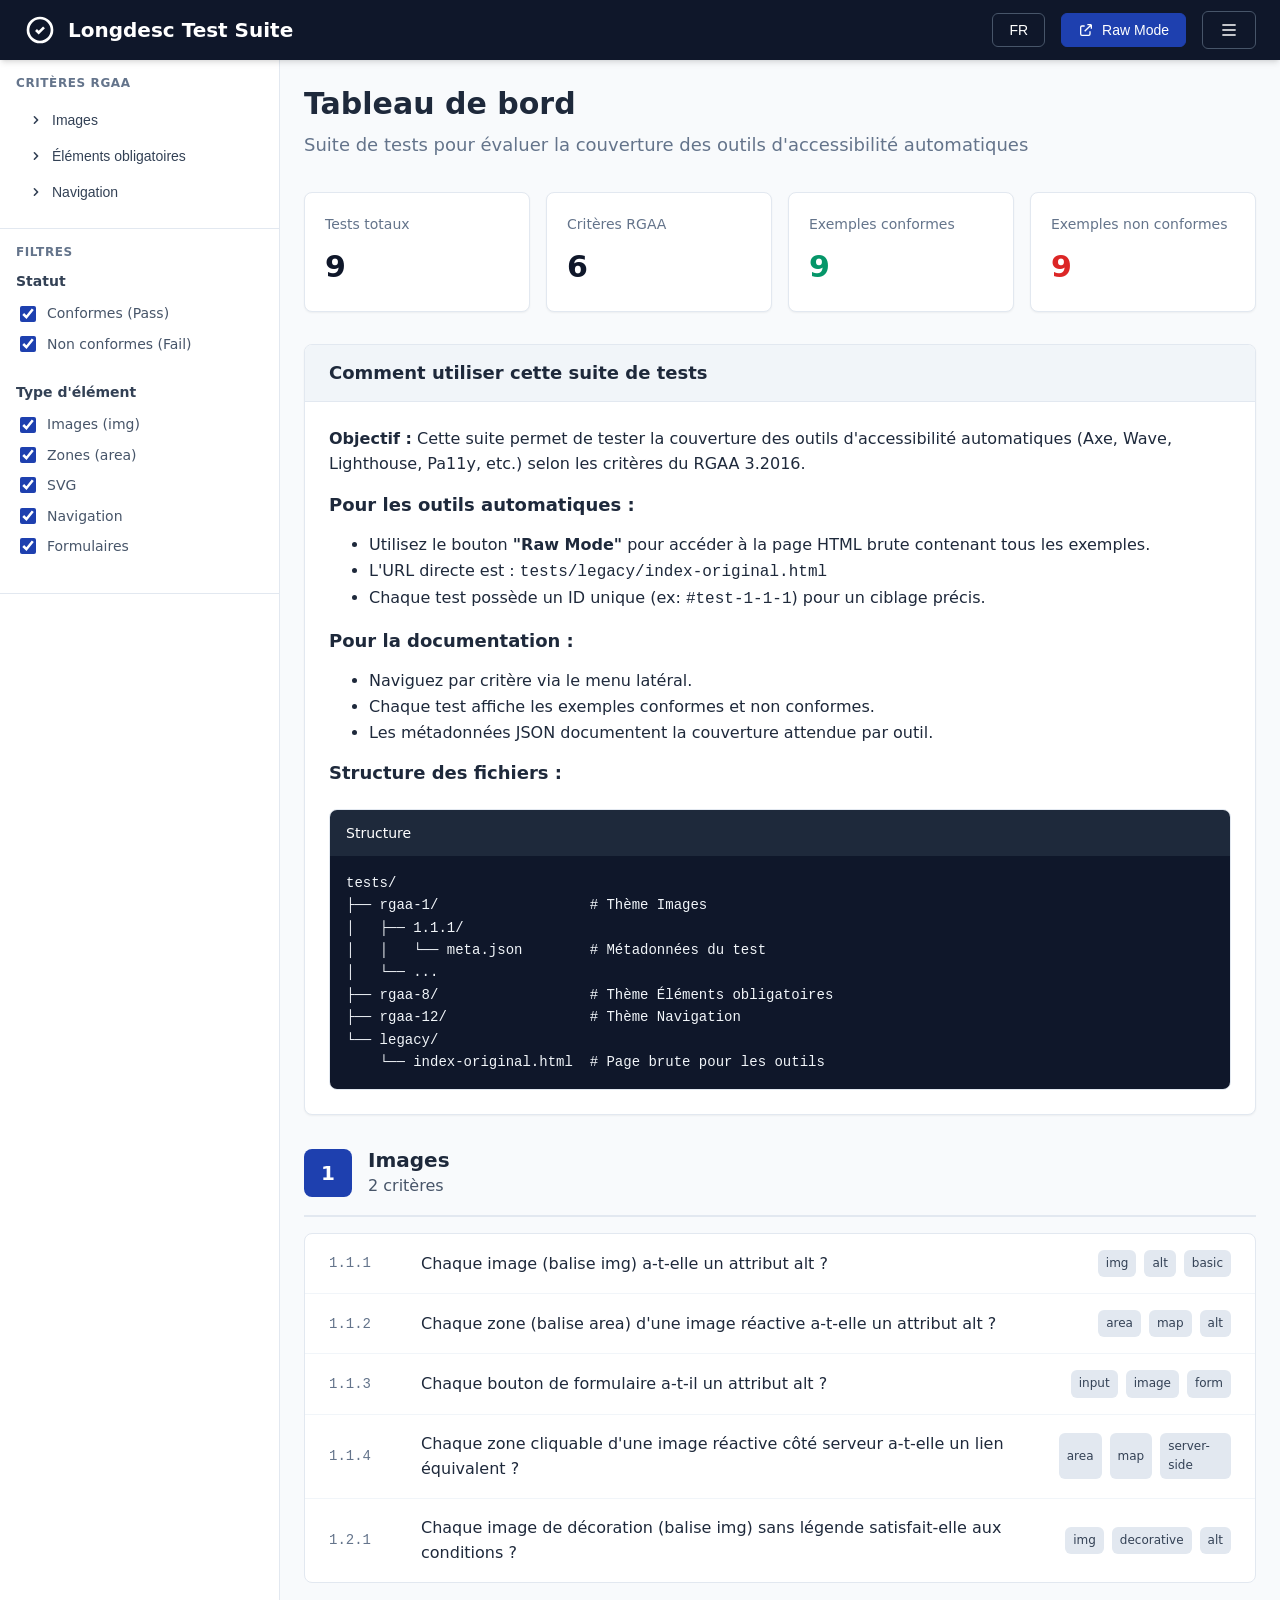
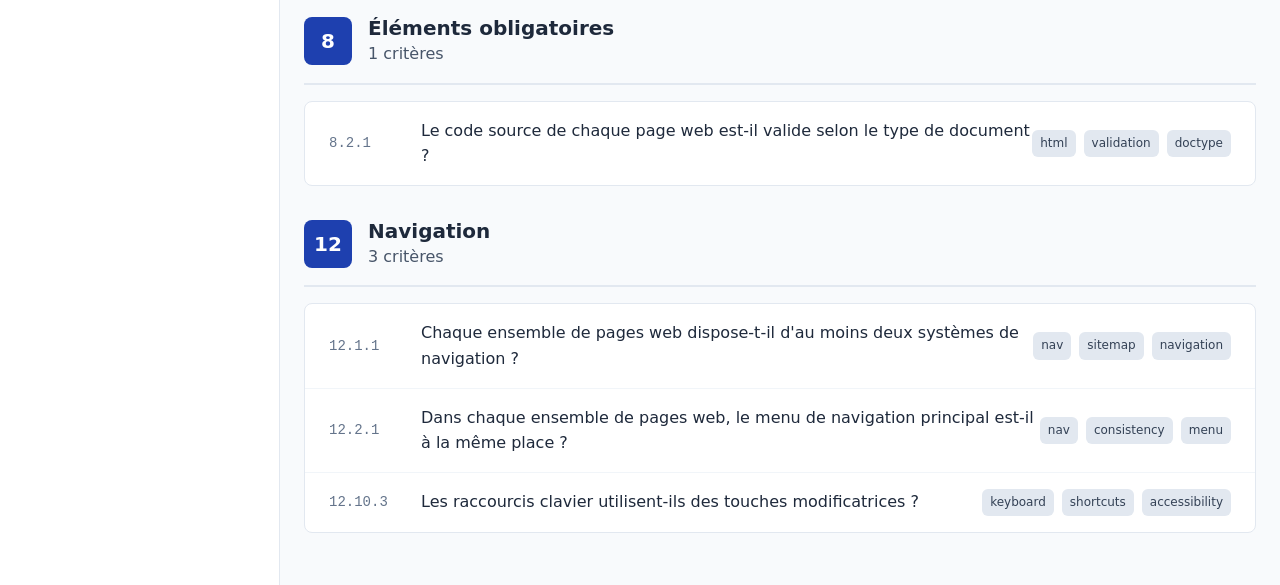
==== index.html @ a306ecff "Refonte interface Longdesc Test Suite - Nouveau dashboard moderne avec navigation par critère RGAA -" ====
<!DOCTYPE html>
<html lang="fr">
<head>
  <meta charset="UTF-8">
  <meta name="viewport" content="width=device-width, initial-scale=1.0">
  <meta name="description" content="Longdesc Test Suite - Suite de tests pour évaluer la couverture des outils d'accessibilité automatiques selon le RGAA">
  <title>Longdesc Test Suite - RGAA Accessibility Testing</title>
  <link rel="stylesheet" href="app/css/main.css">
</head>
<body>
  <!-- Skip Link -->
  <a href="#main-content" class="skip-link">Aller au contenu principal</a>

  <div class="app-layout">
    <!-- Header -->
    <header class="header" role="banner">
      <div class="header__logo">
        <svg class="header__logo-icon" viewBox="0 0 24 24" fill="none" stroke="currentColor" stroke-width="2">
          <path d="M9 12l2 2 4-4m6 2a9 9 0 11-18 0 9 9 0 0118 0z"/>
        </svg>
        <span>Longdesc Test Suite</span>
      </div>

      <div class="header__actions">
        <button class="header__btn" data-action="toggle-lang" title="Changer de langue">
          FR
        </button>
        <button class="header__btn header__btn--primary" data-action="raw-mode" title="Ouvrir la version brute pour les outils automatiques">
          <svg width="16" height="16" viewBox="0 0 24 24" fill="none" stroke="currentColor" stroke-width="2">
            <path d="M10 6H6a2 2 0 00-2 2v10a2 2 0 002 2h10a2 2 0 002-2v-4M14 4h6m0 0v6m0-6L10 14"/>
          </svg>
          Raw Mode
        </button>
        <button class="header__menu-btn header__btn" aria-label="Menu" aria-expanded="false">
          <svg width="20" height="20" viewBox="0 0 24 24" fill="none" stroke="currentColor" stroke-width="2">
            <path d="M4 6h16M4 12h16M4 18h16"/>
          </svg>
        </button>
      </div>
    </header>

    <!-- Sidebar -->
    <aside class="sidebar" role="complementary" aria-label="Navigation et filtres">
      <nav class="sidebar__section" aria-label="Navigation par critère">
        <h2 class="sidebar__title">Critères RGAA</h2>
        <ul class="nav-tree" role="tree">
          <!-- Navigation will be built by JavaScript -->
        </ul>
      </nav>

      <div class="sidebar__section">
        <h2 class="sidebar__title">Filtres</h2>
        <div class="filters">
          <div class="filter-group" data-filter-group="status">
            <h3 class="filter-group__title">Statut</h3>
            <label class="filter-checkbox">
              <input type="checkbox" value="pass" checked>
              <span class="filter-checkbox__label">Conformes (Pass)</span>
            </label>
            <label class="filter-checkbox">
              <input type="checkbox" value="fail" checked>
              <span class="filter-checkbox__label">Non conformes (Fail)</span>
            </label>
          </div>

          <div class="filter-group" data-filter-group="type">
            <h3 class="filter-group__title">Type d'élément</h3>
            <label class="filter-checkbox">
              <input type="checkbox" value="img" checked>
              <span class="filter-checkbox__label">Images (img)</span>
            </label>
            <label class="filter-checkbox">
              <input type="checkbox" value="area" checked>
              <span class="filter-checkbox__label">Zones (area)</span>
            </label>
            <label class="filter-checkbox">
              <input type="checkbox" value="svg" checked>
              <span class="filter-checkbox__label">SVG</span>
            </label>
            <label class="filter-checkbox">
              <input type="checkbox" value="nav" checked>
              <span class="filter-checkbox__label">Navigation</span>
            </label>
            <label class="filter-checkbox">
              <input type="checkbox" value="form" checked>
              <span class="filter-checkbox__label">Formulaires</span>
            </label>
          </div>
        </div>
      </div>
    </aside>

    <!-- Main Content -->
    <main class="main" id="main-content" role="main">
      <div class="dashboard">
        <!-- Dashboard Header -->
        <div class="dashboard__header">
          <h1 class="dashboard__title">Tableau de bord</h1>
          <p class="dashboard__subtitle">
            Suite de tests pour évaluer la couverture des outils d'accessibilité automatiques
          </p>
        </div>

        <!-- Stats Cards -->
        <div class="stats-grid">
          <div class="stat-card">
            <div class="stat-card__label">Tests totaux</div>
            <div class="stat-card__value" data-stat="total">-</div>
          </div>
          <div class="stat-card">
            <div class="stat-card__label">Critères RGAA</div>
            <div class="stat-card__value" data-stat="criteria">-</div>
          </div>
          <div class="stat-card stat-card--success">
            <div class="stat-card__label">Exemples conformes</div>
            <div class="stat-card__value" data-stat="pass">-</div>
          </div>
          <div class="stat-card stat-card--error">
            <div class="stat-card__label">Exemples non conformes</div>
            <div class="stat-card__value" data-stat="fail">-</div>
          </div>
        </div>

        <!-- Info Box -->
        <div class="test-viewer" style="margin-bottom: var(--space-8);">
          <div class="test-viewer__header">
            <h2 class="test-viewer__title">Comment utiliser cette suite de tests</h2>
          </div>
          <div class="test-viewer__content">
            <p><strong>Objectif :</strong> Cette suite permet de tester la couverture des outils d'accessibilité automatiques (Axe, Wave, Lighthouse, Pa11y, etc.) selon les critères du RGAA 3.2016.</p>

            <h4>Pour les outils automatiques :</h4>
            <ul>
              <li>Utilisez le bouton <strong>"Raw Mode"</strong> pour accéder à la page HTML brute contenant tous les exemples.</li>
              <li>L'URL directe est : <code>tests/legacy/index-original.html</code></li>
              <li>Chaque test possède un ID unique (ex: <code>#test-1-1-1</code>) pour un ciblage précis.</li>
            </ul>

            <h4>Pour la documentation :</h4>
            <ul>
              <li>Naviguez par critère via le menu latéral.</li>
              <li>Chaque test affiche les exemples conformes et non conformes.</li>
              <li>Les métadonnées JSON documentent la couverture attendue par outil.</li>
            </ul>

            <h4>Structure des fichiers :</h4>
            <div class="code-preview">
              <div class="code-preview__header">
                <span>Structure</span>
              </div>
              <div class="code-preview__content">
                <pre class="code-preview__code">tests/
├── rgaa-1/                  # Thème Images
│   ├── 1.1.1/
│   │   └── meta.json        # Métadonnées du test
│   └── ...
├── rgaa-8/                  # Thème Éléments obligatoires
├── rgaa-12/                 # Thème Navigation
└── legacy/
    └── index-original.html  # Page brute pour les outils</pre>
              </div>
            </div>
          </div>
        </div>

        <!-- Test Viewer Container (for individual test view) -->
        <div id="test-viewer-container"></div>

        <!-- Test List Container -->
        <div id="test-list-container">
          <!-- Test list will be built by JavaScript -->
        </div>

      </div>
    </main>
  </div>

  <script src="app/js/app.js"></script>
</body>
</html>
---- app/css/main.css ----
/* ==========================================================================
   Longdesc Test Suite - Main Stylesheet
   Modern, accessible interface for RGAA accessibility testing
   ========================================================================== */

/* --------------------------------------------------------------------------
   CSS Variables / Design Tokens
   -------------------------------------------------------------------------- */
:root {
  /* Colors */
  --color-primary: #1e40af;
  --color-primary-light: #3b82f6;
  --color-primary-dark: #1e3a8a;

  --color-success: #059669;
  --color-success-light: #d1fae5;
  --color-success-border: #10b981;

  --color-error: #dc2626;
  --color-error-light: #fee2e2;
  --color-error-border: #ef4444;

  --color-warning: #d97706;
  --color-warning-light: #fef3c7;

  --color-neutral-50: #f8fafc;
  --color-neutral-100: #f1f5f9;
  --color-neutral-200: #e2e8f0;
  --color-neutral-300: #cbd5e1;
  --color-neutral-400: #94a3b8;
  --color-neutral-500: #64748b;
  --color-neutral-600: #475569;
  --color-neutral-700: #334155;
  --color-neutral-800: #1e293b;
  --color-neutral-900: #0f172a;

  /* Typography */
  --font-sans: system-ui, -apple-system, BlinkMacSystemFont, 'Segoe UI', Roboto, sans-serif;
  --font-mono: ui-monospace, SFMono-Regular, 'SF Mono', Consolas, monospace;

  --text-xs: 0.75rem;
  --text-sm: 0.875rem;
  --text-base: 1rem;
  --text-lg: 1.125rem;
  --text-xl: 1.25rem;
  --text-2xl: 1.5rem;
  --text-3xl: 1.875rem;

  /* Spacing */
  --space-1: 0.25rem;
  --space-2: 0.5rem;
  --space-3: 0.75rem;
  --space-4: 1rem;
  --space-5: 1.25rem;
  --space-6: 1.5rem;
  --space-8: 2rem;
  --space-10: 2.5rem;
  --space-12: 3rem;

  /* Layout */
  --sidebar-width: 280px;
  --header-height: 60px;

  /* Shadows */
  --shadow-sm: 0 1px 2px 0 rgb(0 0 0 / 0.05);
  --shadow-md: 0 4px 6px -1px rgb(0 0 0 / 0.1), 0 2px 4px -2px rgb(0 0 0 / 0.1);
  --shadow-lg: 0 10px 15px -3px rgb(0 0 0 / 0.1), 0 4px 6px -4px rgb(0 0 0 / 0.1);

  /* Borders */
  --radius-sm: 0.25rem;
  --radius-md: 0.375rem;
  --radius-lg: 0.5rem;
  --radius-xl: 0.75rem;

  /* Transitions */
  --transition-fast: 150ms ease;
  --transition-base: 200ms ease;
}

/* --------------------------------------------------------------------------
   Reset & Base
   -------------------------------------------------------------------------- */
*, *::before, *::after {
  box-sizing: border-box;
}

html {
  font-size: 100%;
  scroll-behavior: smooth;
}

body {
  margin: 0;
  font-family: var(--font-sans);
  font-size: var(--text-base);
  line-height: 1.6;
  color: var(--color-neutral-800);
  background-color: var(--color-neutral-50);
}

h1, h2, h3, h4, h5, h6 {
  margin: 0 0 var(--space-4);
  font-weight: 600;
  line-height: 1.3;
}

h1 { font-size: var(--text-3xl); }
h2 { font-size: var(--text-2xl); }
h3 { font-size: var(--text-xl); }
h4 { font-size: var(--text-lg); }

p {
  margin: 0 0 var(--space-4);
}

a {
  color: var(--color-primary);
  text-decoration: none;
  transition: color var(--transition-fast);
}

a:hover {
  color: var(--color-primary-dark);
  text-decoration: underline;
}

a:focus-visible {
  outline: 2px solid var(--color-primary);
  outline-offset: 2px;
  border-radius: var(--radius-sm);
}

/* --------------------------------------------------------------------------
   Layout
   -------------------------------------------------------------------------- */
.app-layout {
  display: grid;
  grid-template-columns: var(--sidebar-width) 1fr;
  grid-template-rows: var(--header-height) 1fr;
  grid-template-areas:
    "header header"
    "sidebar main";
  min-height: 100vh;
}

@media (max-width: 768px) {
  .app-layout {
    grid-template-columns: 1fr;
    grid-template-areas:
      "header"
      "main";
  }

  .sidebar {
    display: none;
  }

  .sidebar.is-open {
    display: block;
    position: fixed;
    top: var(--header-height);
    left: 0;
    right: 0;
    bottom: 0;
    z-index: 100;
  }
}

/* --------------------------------------------------------------------------
   Header
   -------------------------------------------------------------------------- */
.header {
  grid-area: header;
  display: flex;
  align-items: center;
  justify-content: space-between;
  padding: 0 var(--space-6);
  background: var(--color-neutral-900);
  color: white;
  box-shadow: var(--shadow-md);
  z-index: 10;
}

.header__logo {
  display: flex;
  align-items: center;
  gap: var(--space-3);
  font-size: var(--text-xl);
  font-weight: 700;
}

.header__logo-icon {
  width: 32px;
  height: 32px;
}

.header__actions {
  display: flex;
  align-items: center;
  gap: var(--space-4);
}

.header__btn {
  display: inline-flex;
  align-items: center;
  gap: var(--space-2);
  padding: var(--space-2) var(--space-4);
  font-size: var(--text-sm);
  font-weight: 500;
  color: white;
  background: transparent;
  border: 1px solid var(--color-neutral-600);
  border-radius: var(--radius-md);
  cursor: pointer;
  transition: all var(--transition-fast);
}

.header__btn:hover {
  background: var(--color-neutral-800);
  border-color: var(--color-neutral-500);
}

.header__btn--primary {
  background: var(--color-primary);
  border-color: var(--color-primary);
}

.header__btn--primary:hover {
  background: var(--color-primary-dark);
}

/* --------------------------------------------------------------------------
   Sidebar
   -------------------------------------------------------------------------- */
.sidebar {
  grid-area: sidebar;
  background: white;
  border-right: 1px solid var(--color-neutral-200);
  overflow-y: auto;
}

.sidebar__section {
  padding: var(--space-4);
  border-bottom: 1px solid var(--color-neutral-200);
}

.sidebar__title {
  font-size: var(--text-xs);
  font-weight: 600;
  text-transform: uppercase;
  letter-spacing: 0.05em;
  color: var(--color-neutral-500);
  margin-bottom: var(--space-3);
}

/* Navigation Tree */
.nav-tree {
  list-style: none;
  padding: 0;
  margin: 0;
}

.nav-tree__item {
  margin-bottom: var(--space-1);
}

.nav-tree__btn {
  display: flex;
  align-items: center;
  width: 100%;
  padding: var(--space-2) var(--space-3);
  font-size: var(--text-sm);
  font-weight: 500;
  color: var(--color-neutral-700);
  background: transparent;
  border: none;
  border-radius: var(--radius-md);
  cursor: pointer;
  transition: all var(--transition-fast);
  text-align: left;
}

.nav-tree__btn:hover {
  background: var(--color-neutral-100);
  color: var(--color-neutral-900);
}

.nav-tree__btn.is-active {
  background: var(--color-primary-light);
  color: white;
}

.nav-tree__btn[aria-expanded="true"] .nav-tree__icon {
  transform: rotate(90deg);
}

.nav-tree__icon {
  width: 16px;
  height: 16px;
  margin-right: var(--space-2);
  transition: transform var(--transition-fast);
}

.nav-tree__children {
  list-style: none;
  padding: 0 0 0 var(--space-6);
  margin: var(--space-1) 0 0;
}

.nav-tree__link {
  display: flex;
  align-items: center;
  padding: var(--space-2) var(--space-3);
  font-size: var(--text-sm);
  color: var(--color-neutral-600);
  border-radius: var(--radius-md);
  transition: all var(--transition-fast);
}

.nav-tree__link:hover {
  background: var(--color-neutral-100);
  color: var(--color-neutral-900);
  text-decoration: none;
}

.nav-tree__link.is-active {
  background: var(--color-primary-light);
  color: white;
}

/* Filters */
.filters {
  display: flex;
  flex-direction: column;
  gap: var(--space-2);
}

.filter-group {
  margin-bottom: var(--space-4);
}

.filter-group__title {
  font-size: var(--text-sm);
  font-weight: 600;
  color: var(--color-neutral-700);
  margin-bottom: var(--space-2);
}

.filter-checkbox {
  display: flex;
  align-items: center;
  gap: var(--space-2);
  padding: var(--space-1) 0;
  cursor: pointer;
}

.filter-checkbox input[type="checkbox"] {
  width: 16px;
  height: 16px;
  accent-color: var(--color-primary);
}

.filter-checkbox__label {
  font-size: var(--text-sm);
  color: var(--color-neutral-600);
}

/* --------------------------------------------------------------------------
   Main Content
   -------------------------------------------------------------------------- */
.main {
  grid-area: main;
  padding: var(--space-6);
  overflow-y: auto;
}

/* --------------------------------------------------------------------------
   Dashboard
   -------------------------------------------------------------------------- */
.dashboard {
  max-width: 1200px;
  margin: 0 auto;
}

.dashboard__header {
  margin-bottom: var(--space-8);
}

.dashboard__title {
  font-size: var(--text-3xl);
  margin-bottom: var(--space-2);
}

.dashboard__subtitle {
  font-size: var(--text-lg);
  color: var(--color-neutral-500);
}

/* Stats Cards */
.stats-grid {
  display: grid;
  grid-template-columns: repeat(auto-fit, minmax(200px, 1fr));
  gap: var(--space-4);
  margin-bottom: var(--space-8);
}

.stat-card {
  background: white;
  border: 1px solid var(--color-neutral-200);
  border-radius: var(--radius-lg);
  padding: var(--space-5);
  box-shadow: var(--shadow-sm);
}

.stat-card__label {
  font-size: var(--text-sm);
  color: var(--color-neutral-500);
  margin-bottom: var(--space-2);
}

.stat-card__value {
  font-size: var(--text-3xl);
  font-weight: 700;
  color: var(--color-neutral-900);
}

.stat-card--success .stat-card__value {
  color: var(--color-success);
}

.stat-card--error .stat-card__value {
  color: var(--color-error);
}

/* --------------------------------------------------------------------------
   Test Viewer
   -------------------------------------------------------------------------- */
.test-viewer {
  background: white;
  border: 1px solid var(--color-neutral-200);
  border-radius: var(--radius-lg);
  box-shadow: var(--shadow-sm);
  overflow: hidden;
}

.test-viewer__header {
  display: flex;
  align-items: center;
  justify-content: space-between;
  padding: var(--space-4) var(--space-6);
  background: var(--color-neutral-100);
  border-bottom: 1px solid var(--color-neutral-200);
}

.test-viewer__title {
  font-size: var(--text-lg);
  font-weight: 600;
  margin: 0;
}

.test-viewer__meta {
  display: flex;
  align-items: center;
  gap: var(--space-4);
}

.test-viewer__content {
  padding: var(--space-6);
}

/* Sample Cards */
.samples-grid {
  display: grid;
  grid-template-columns: repeat(auto-fit, minmax(400px, 1fr));
  gap: var(--space-6);
}

.sample-card {
  border-radius: var(--radius-lg);
  overflow: hidden;
}

.sample-card--pass {
  border: 2px solid var(--color-success-border);
  background: var(--color-success-light);
}

.sample-card--fail {
  border: 2px solid var(--color-error-border);
  background: var(--color-error-light);
}

.sample-card__header {
  display: flex;
  align-items: center;
  gap: var(--space-2);
  padding: var(--space-3) var(--space-4);
  font-weight: 600;
}

.sample-card--pass .sample-card__header {
  background: var(--color-success);
  color: white;
}

.sample-card--fail .sample-card__header {
  background: var(--color-error);
  color: white;
}

.sample-card__icon {
  width: 20px;
  height: 20px;
}

.sample-card__body {
  padding: var(--space-4);
  background: white;
}

.sample-card__iframe {
  width: 100%;
  min-height: 200px;
  border: 1px solid var(--color-neutral-200);
  border-radius: var(--radius-md);
  background: white;
}

/* Code Preview */
.code-preview {
  margin-top: var(--space-6);
  border: 1px solid var(--color-neutral-200);
  border-radius: var(--radius-lg);
  overflow: hidden;
}

.code-preview__header {
  display: flex;
  align-items: center;
  justify-content: space-between;
  padding: var(--space-3) var(--space-4);
  background: var(--color-neutral-800);
  color: white;
  font-size: var(--text-sm);
}

.code-preview__content {
  padding: var(--space-4);
  background: var(--color-neutral-900);
  overflow-x: auto;
}

.code-preview__code {
  font-family: var(--font-mono);
  font-size: var(--text-sm);
  color: var(--color-neutral-100);
  white-space: pre;
  margin: 0;
}

/* --------------------------------------------------------------------------
   Tags / Badges
   -------------------------------------------------------------------------- */
.tag {
  display: inline-flex;
  align-items: center;
  padding: var(--space-1) var(--space-2);
  font-size: var(--text-xs);
  font-weight: 500;
  border-radius: var(--radius-md);
  background: var(--color-neutral-200);
  color: var(--color-neutral-700);
}

.tag--success {
  background: var(--color-success-light);
  color: var(--color-success);
}

.tag--error {
  background: var(--color-error-light);
  color: var(--color-error);
}

.tag--primary {
  background: #dbeafe;
  color: var(--color-primary);
}

/* --------------------------------------------------------------------------
   Tools Coverage Table
   -------------------------------------------------------------------------- */
.tools-table {
  width: 100%;
  border-collapse: collapse;
  margin-top: var(--space-6);
}

.tools-table th,
.tools-table td {
  padding: var(--space-3) var(--space-4);
  text-align: left;
  border-bottom: 1px solid var(--color-neutral-200);
}

.tools-table th {
  font-size: var(--text-sm);
  font-weight: 600;
  color: var(--color-neutral-600);
  background: var(--color-neutral-100);
}

.tools-table td {
  font-size: var(--text-sm);
}

.tools-table__status {
  display: inline-flex;
  align-items: center;
  justify-content: center;
  width: 24px;
  height: 24px;
}

.tools-table__status--pass {
  color: var(--color-success);
}

.tools-table__status--fail {
  color: var(--color-error);
}

.tools-table__status--na {
  color: var(--color-neutral-400);
}

/* --------------------------------------------------------------------------
   Utilities
   -------------------------------------------------------------------------- */
.sr-only {
  position: absolute;
  width: 1px;
  height: 1px;
  padding: 0;
  margin: -1px;
  overflow: hidden;
  clip: rect(0, 0, 0, 0);
  white-space: nowrap;
  border: 0;
}

.visually-hidden:not(:focus):not(:active) {
  position: absolute;
  width: 1px;
  height: 1px;
  padding: 0;
  margin: -1px;
  overflow: hidden;
  clip: rect(0, 0, 0, 0);
  white-space: nowrap;
  border: 0;
}

/* Skip Link */
.skip-link {
  position: absolute;
  top: -100%;
  left: var(--space-4);
  padding: var(--space-3) var(--space-4);
  background: var(--color-primary);
  color: white;
  font-weight: 600;
  border-radius: var(--radius-md);
  z-index: 1000;
  transition: top var(--transition-fast);
}

.skip-link:focus {
  top: var(--space-4);
}

/* --------------------------------------------------------------------------
   Test List (Dashboard view)
   -------------------------------------------------------------------------- */
.test-list {
  background: white;
  border: 1px solid var(--color-neutral-200);
  border-radius: var(--radius-lg);
  overflow: hidden;
}

.test-list__header {
  display: flex;
  align-items: center;
  justify-content: space-between;
  padding: var(--space-4) var(--space-6);
  background: var(--color-neutral-100);
  border-bottom: 1px solid var(--color-neutral-200);
}

.test-list__title {
  font-size: var(--text-lg);
  font-weight: 600;
  margin: 0;
}

.test-list__items {
  list-style: none;
  padding: 0;
  margin: 0;
}

.test-list__item {
  display: flex;
  align-items: center;
  justify-content: space-between;
  padding: var(--space-4) var(--space-6);
  border-bottom: 1px solid var(--color-neutral-100);
  transition: background var(--transition-fast);
}

.test-list__item:hover {
  background: var(--color-neutral-50);
}

.test-list__item:last-child {
  border-bottom: none;
}

.test-list__item-info {
  display: flex;
  align-items: center;
  gap: var(--space-3);
}

.test-list__item-id {
  font-family: var(--font-mono);
  font-size: var(--text-sm);
  color: var(--color-neutral-500);
  min-width: 80px;
}

.test-list__item-name {
  font-weight: 500;
  color: var(--color-neutral-800);
}

.test-list__item-tags {
  display: flex;
  gap: var(--space-2);
}

/* --------------------------------------------------------------------------
   Criterion Section
   -------------------------------------------------------------------------- */
.criterion-section {
  margin-bottom: var(--space-8);
}

.criterion-section__header {
  display: flex;
  align-items: center;
  gap: var(--space-4);
  margin-bottom: var(--space-4);
  padding-bottom: var(--space-4);
  border-bottom: 2px solid var(--color-neutral-200);
}

.criterion-section__number {
  display: flex;
  align-items: center;
  justify-content: center;
  width: 48px;
  height: 48px;
  font-size: var(--text-xl);
  font-weight: 700;
  color: white;
  background: var(--color-primary);
  border-radius: var(--radius-lg);
}

.criterion-section__title {
  font-size: var(--text-xl);
  margin: 0;
}

.criterion-section__description {
  color: var(--color-neutral-600);
  margin: 0;
}
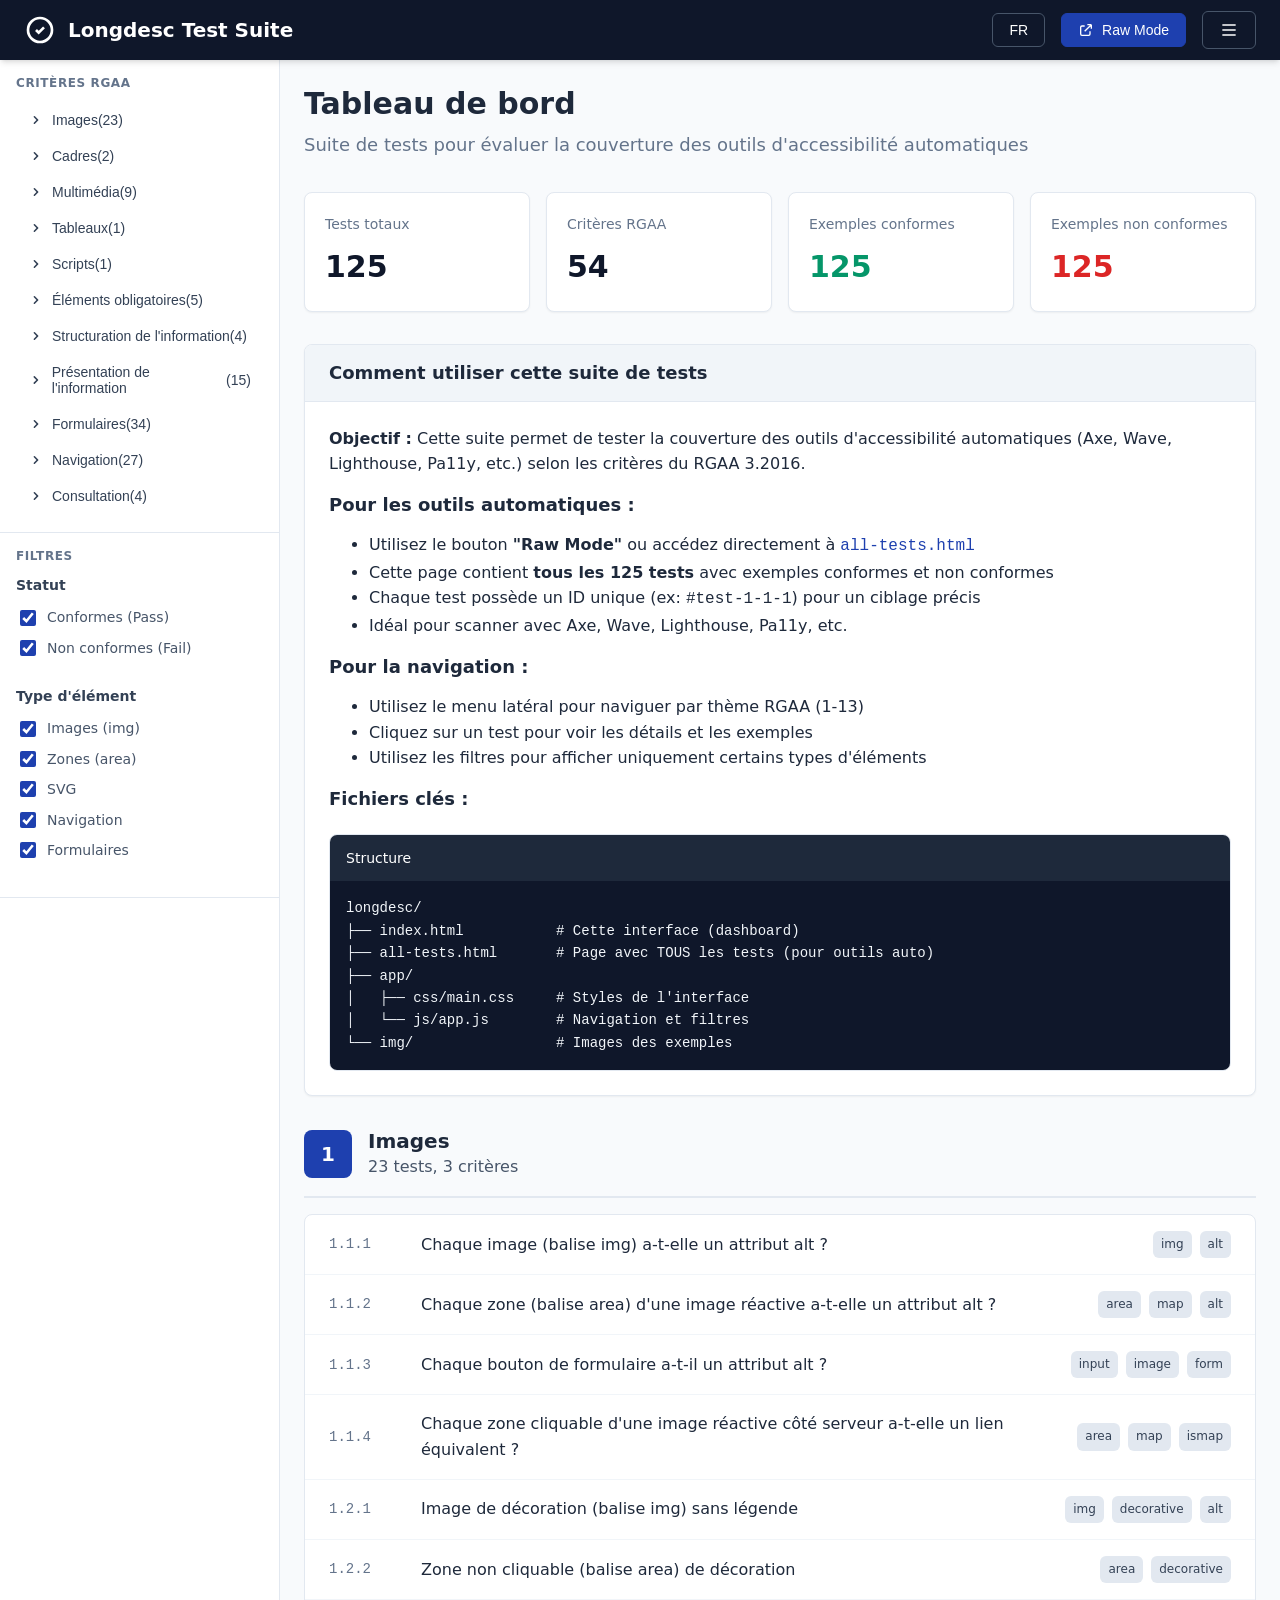
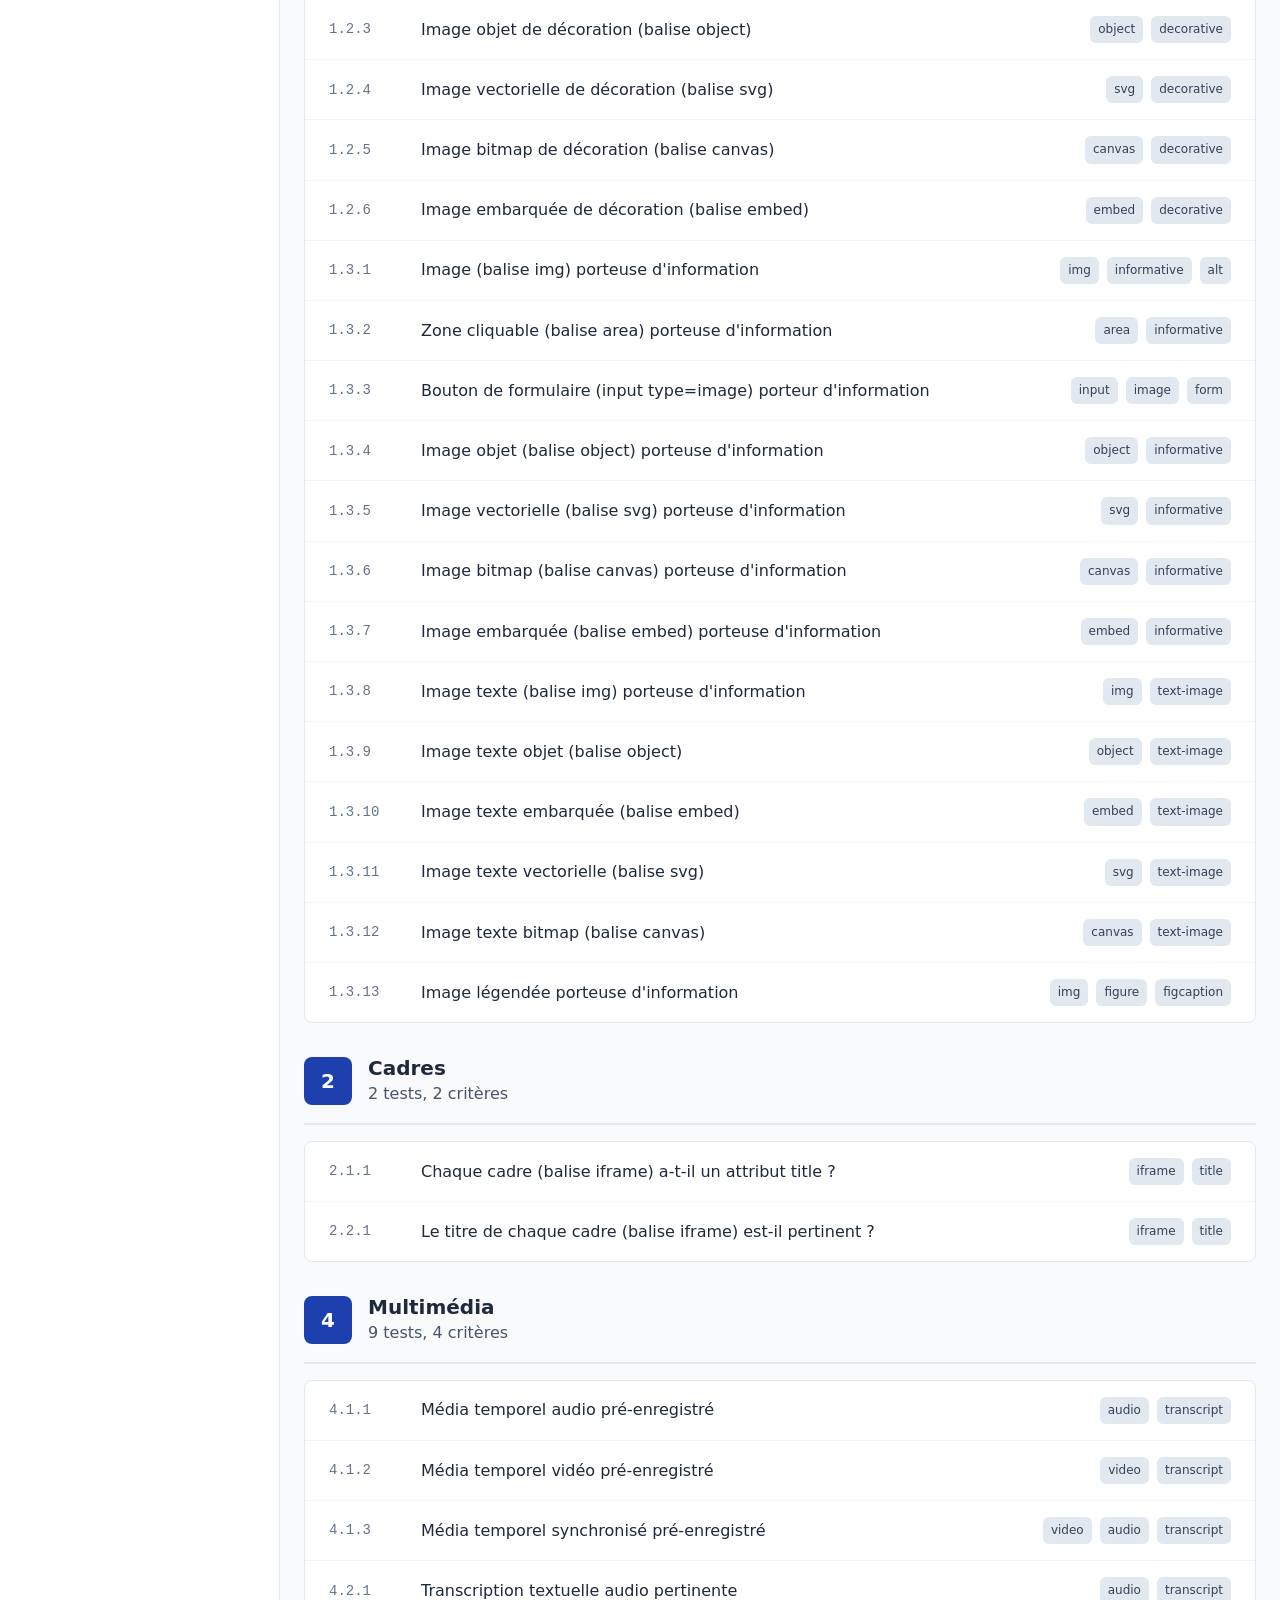
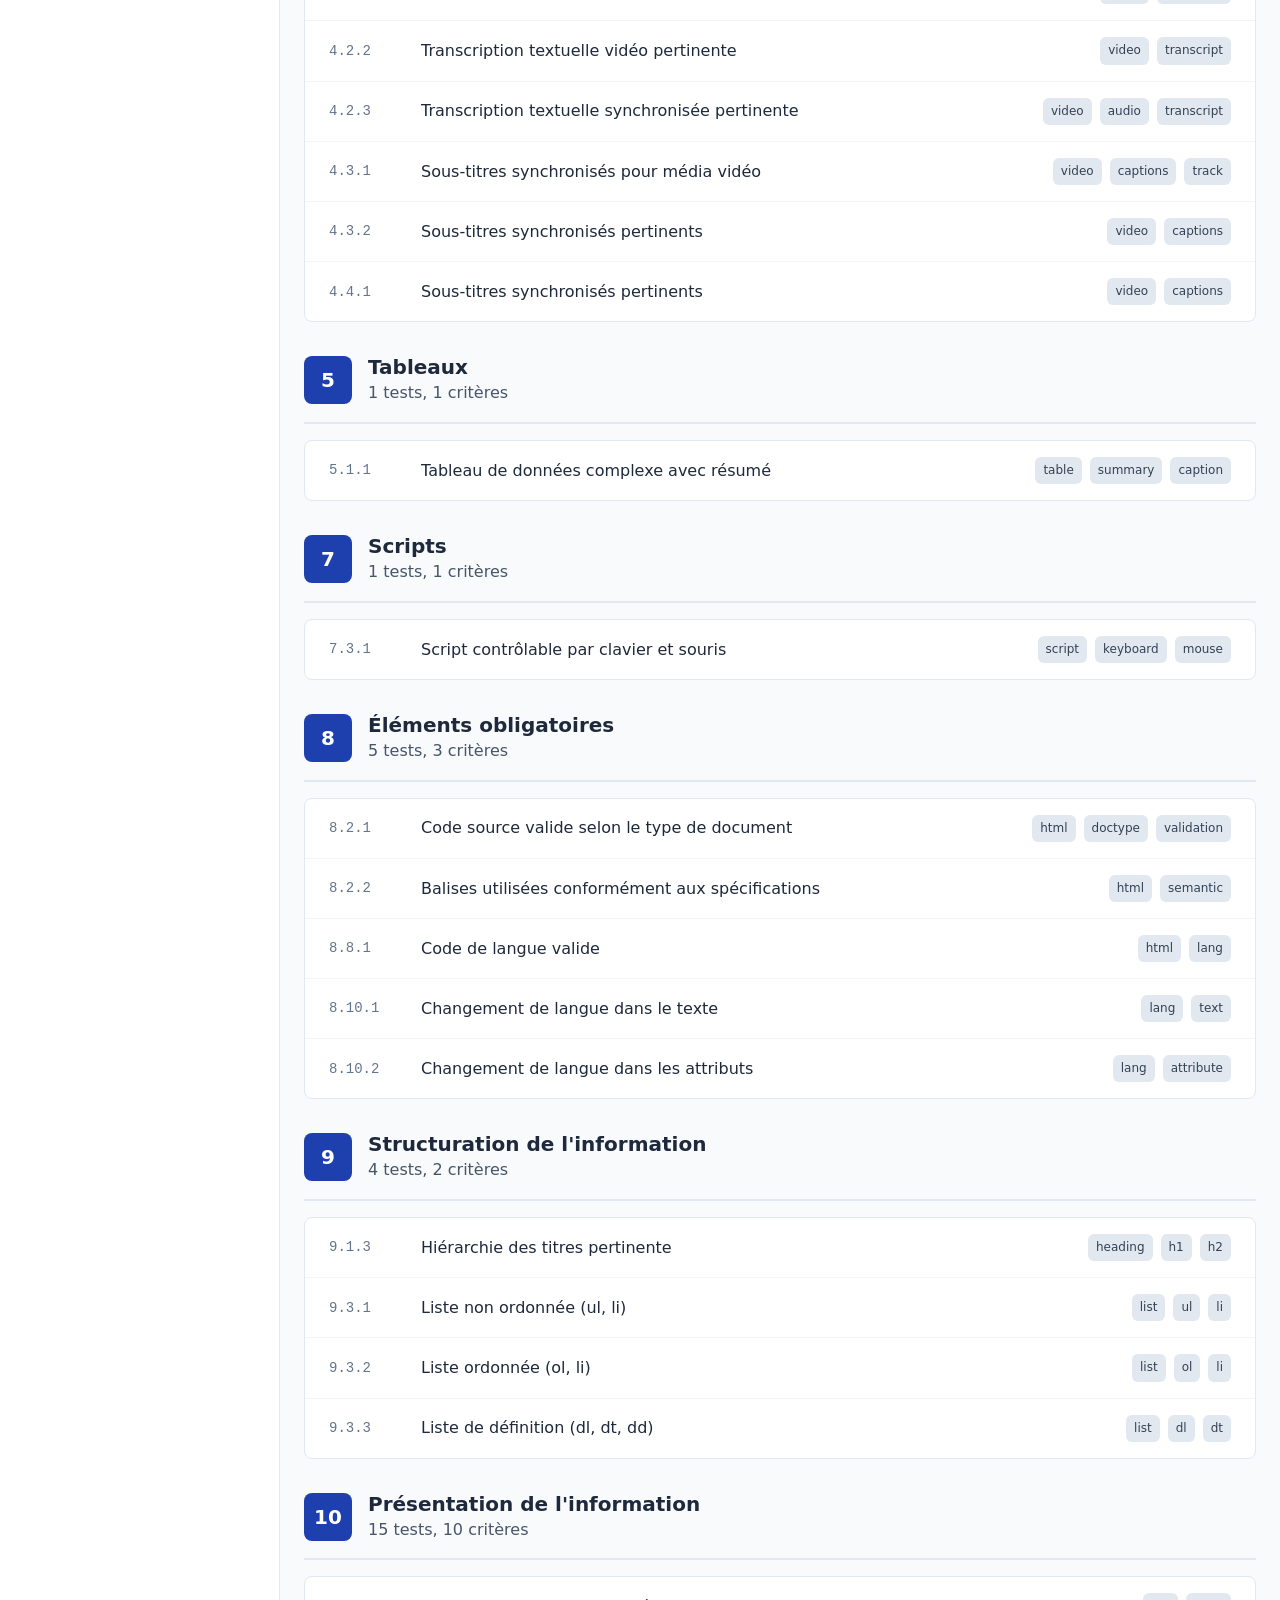
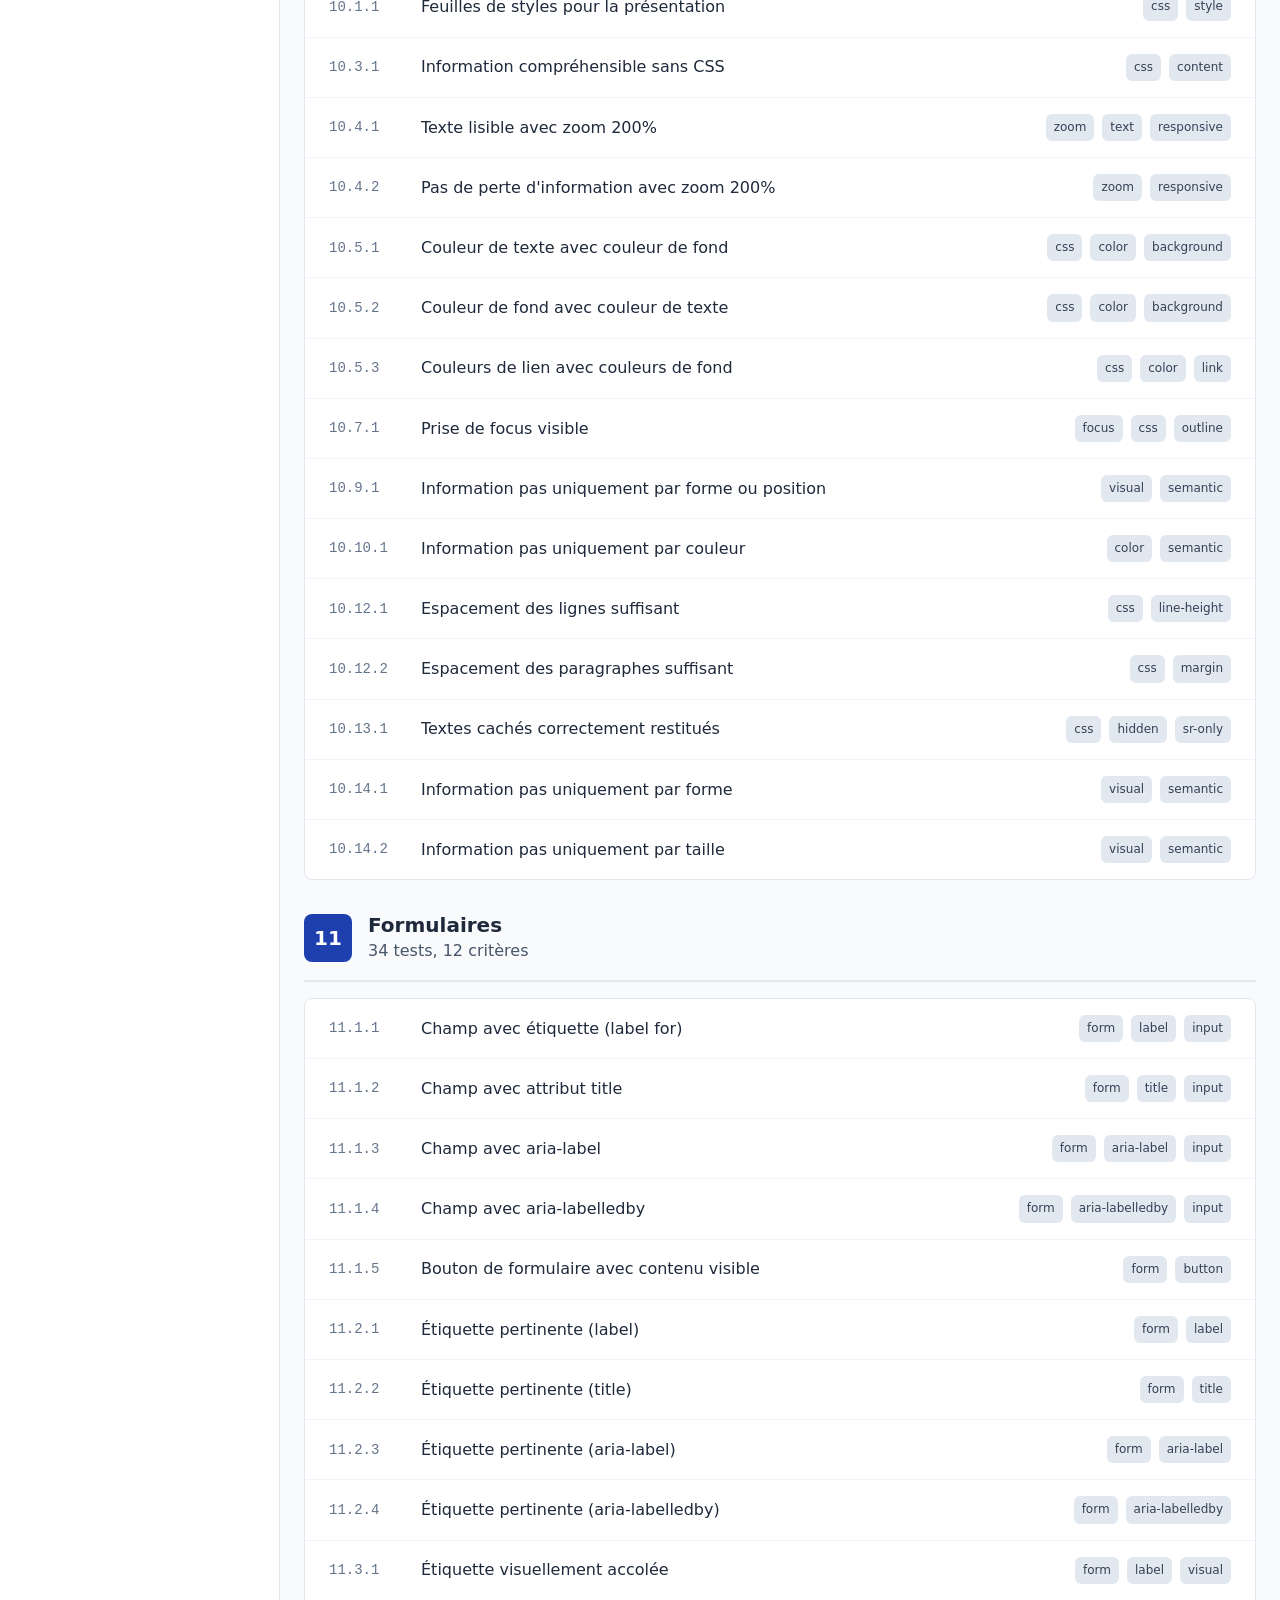
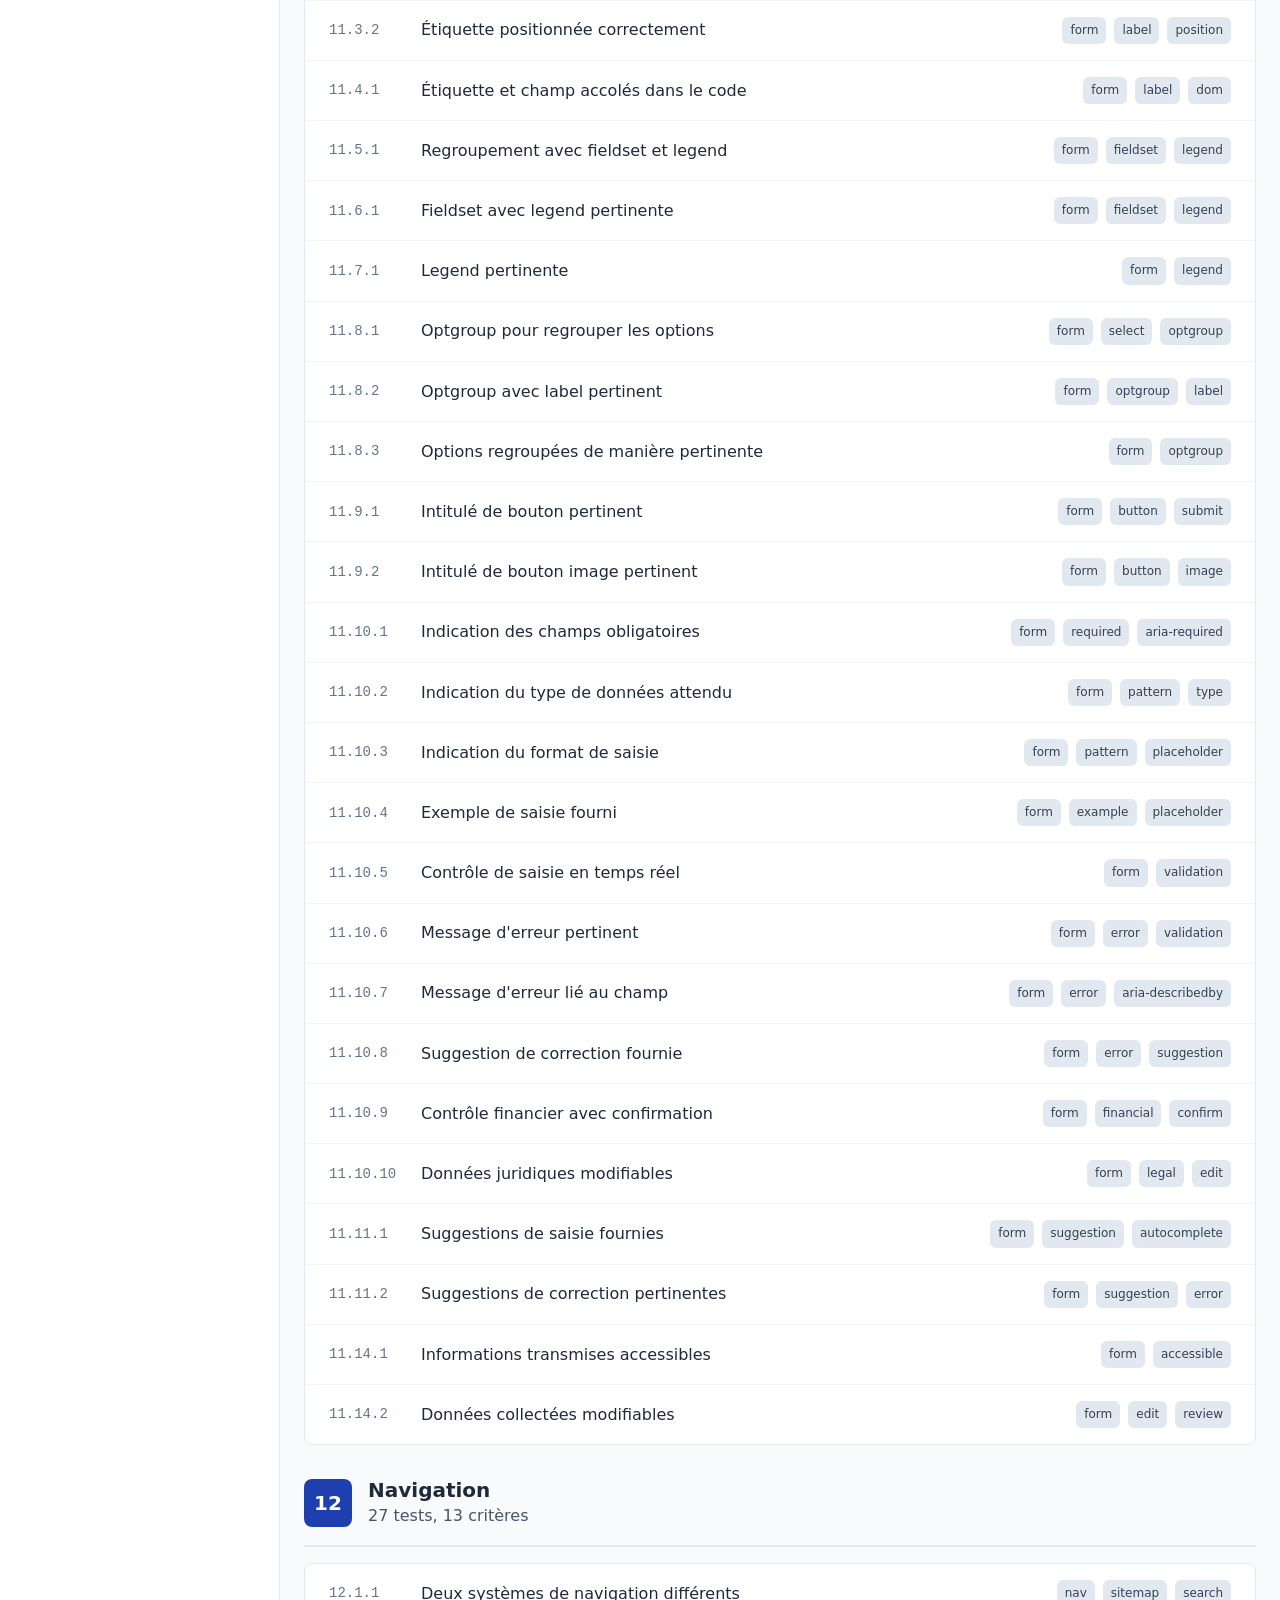
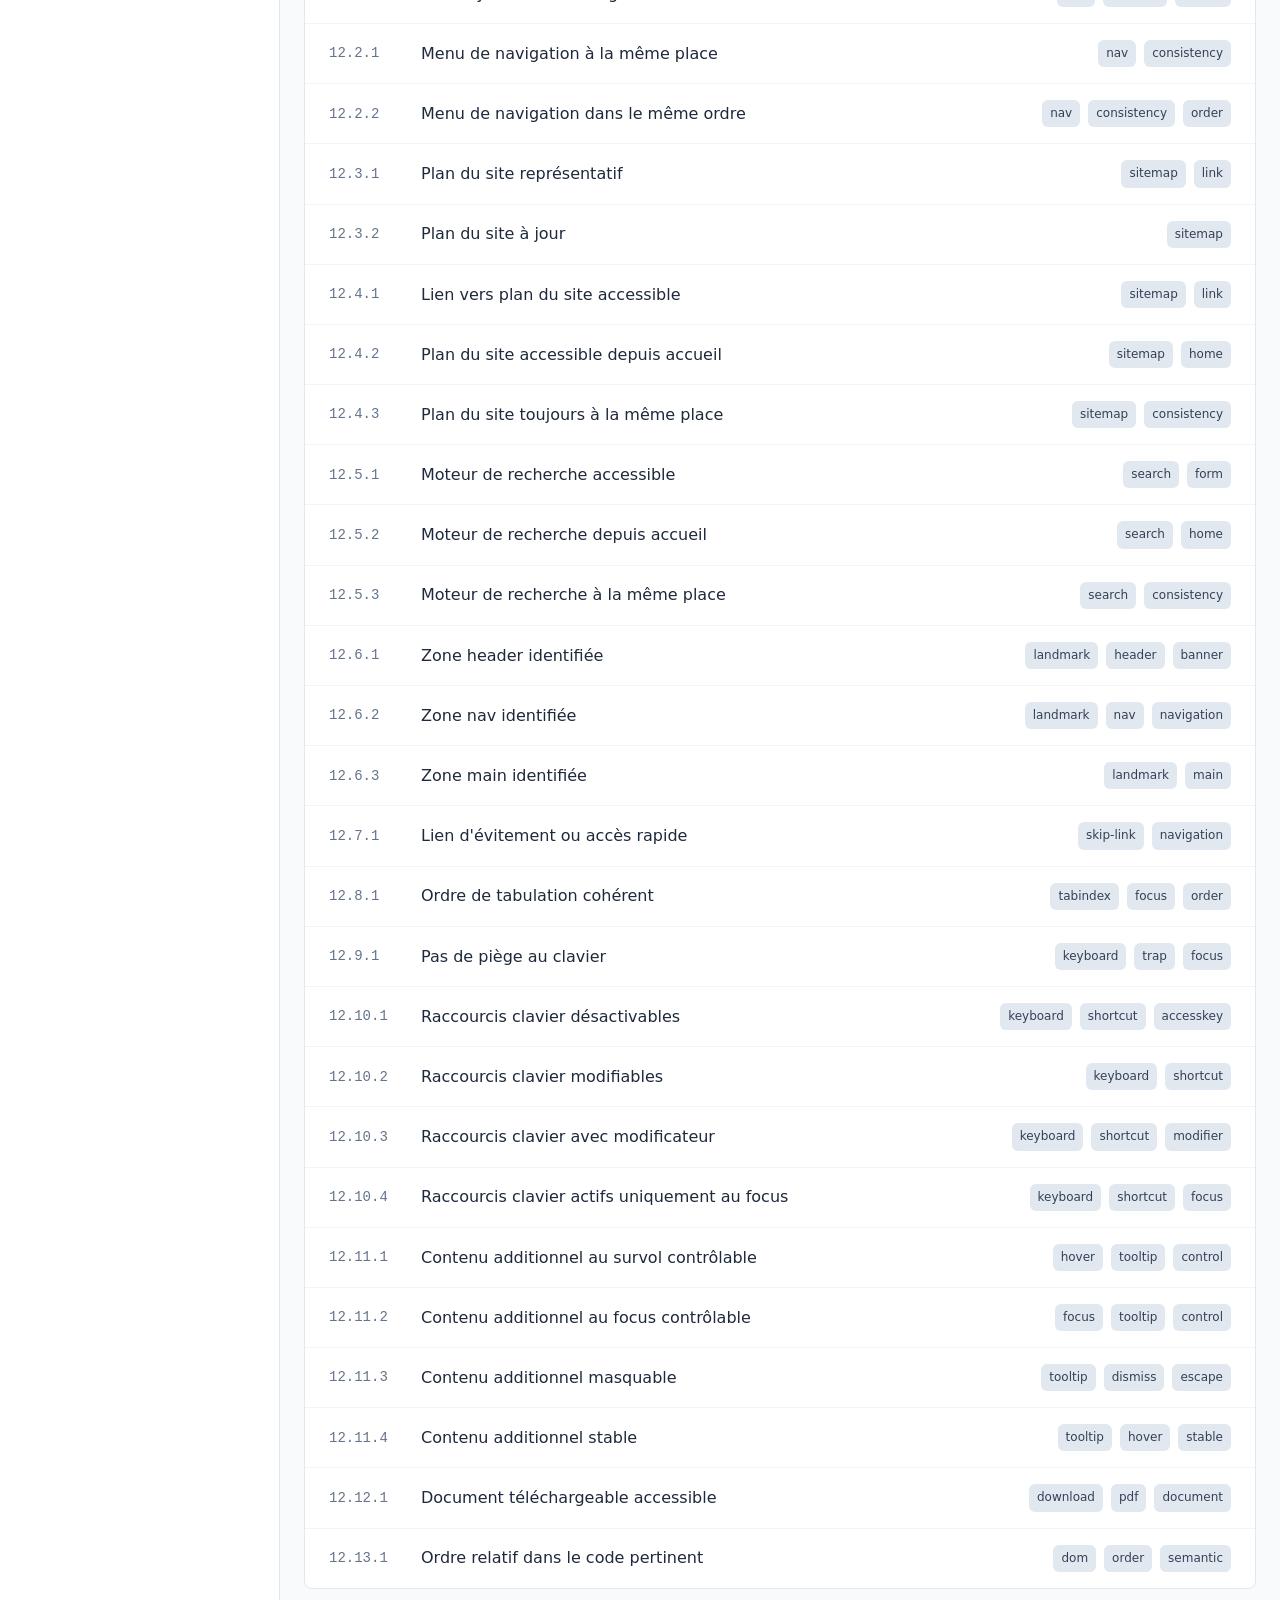
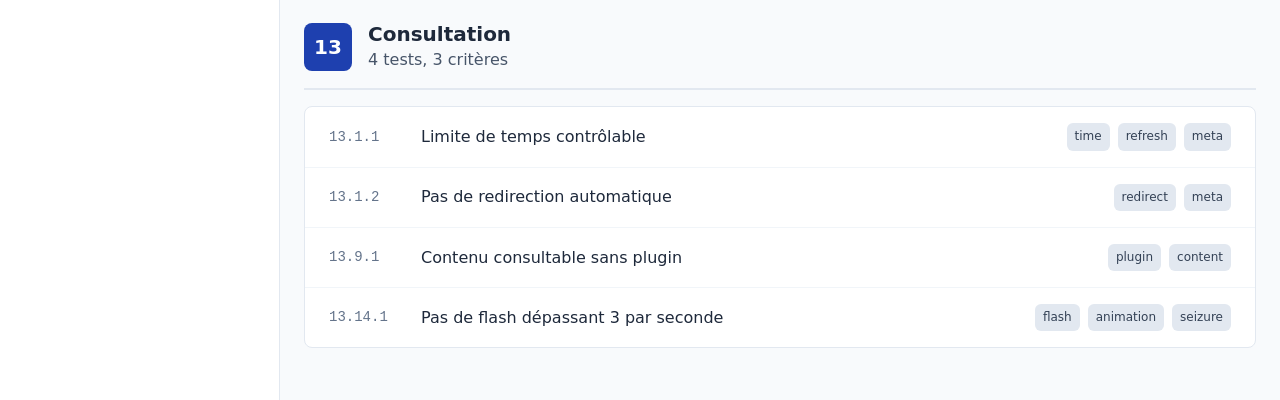
==== commit 35938f7a: "Ajout page all-tests.html avec 125 tests RGAA complets - Création de all-tests.html à la racine avec" ====
--- a/index.html
+++ b/index.html
@@ -131,33 +131,32 @@
 
             <h4>Pour les outils automatiques :</h4>
             <ul>
-              <li>Utilisez le bouton <strong>"Raw Mode"</strong> pour accéder à la page HTML brute contenant tous les exemples.</li>
-              <li>L'URL directe est : <code>tests/legacy/index-original.html</code></li>
-              <li>Chaque test possède un ID unique (ex: <code>#test-1-1-1</code>) pour un ciblage précis.</li>
+              <li>Utilisez le bouton <strong>"Raw Mode"</strong> ou accédez directement à <a href="all-tests.html"><code>all-tests.html</code></a></li>
+              <li>Cette page contient <strong>tous les 125 tests</strong> avec exemples conformes et non conformes</li>
+              <li>Chaque test possède un ID unique (ex: <code>#test-1-1-1</code>) pour un ciblage précis</li>
+              <li>Idéal pour scanner avec Axe, Wave, Lighthouse, Pa11y, etc.</li>
             </ul>
 
-            <h4>Pour la documentation :</h4>
+            <h4>Pour la navigation :</h4>
             <ul>
-              <li>Naviguez par critère via le menu latéral.</li>
-              <li>Chaque test affiche les exemples conformes et non conformes.</li>
-              <li>Les métadonnées JSON documentent la couverture attendue par outil.</li>
+              <li>Utilisez le menu latéral pour naviguer par thème RGAA (1-13)</li>
+              <li>Cliquez sur un test pour voir les détails et les exemples</li>
+              <li>Utilisez les filtres pour afficher uniquement certains types d'éléments</li>
             </ul>
 
-            <h4>Structure des fichiers :</h4>
+            <h4>Fichiers clés :</h4>
             <div class="code-preview">
               <div class="code-preview__header">
                 <span>Structure</span>
               </div>
               <div class="code-preview__content">
-                <pre class="code-preview__code">tests/
-├── rgaa-1/                  # Thème Images
-│   ├── 1.1.1/
-│   │   └── meta.json        # Métadonnées du test
-│   └── ...
-├── rgaa-8/                  # Thème Éléments obligatoires
-├── rgaa-12/                 # Thème Navigation
-└── legacy/
-    └── index-original.html  # Page brute pour les outils</pre>
+                <pre class="code-preview__code">longdesc/
+├── index.html           # Cette interface (dashboard)
+├── all-tests.html       # Page avec TOUS les tests (pour outils auto)
+├── app/
+│   ├── css/main.css     # Styles de l'interface
+│   └── js/app.js        # Navigation et filtres
+└── img/                 # Images des exemples</pre>
               </div>
             </div>
           </div>
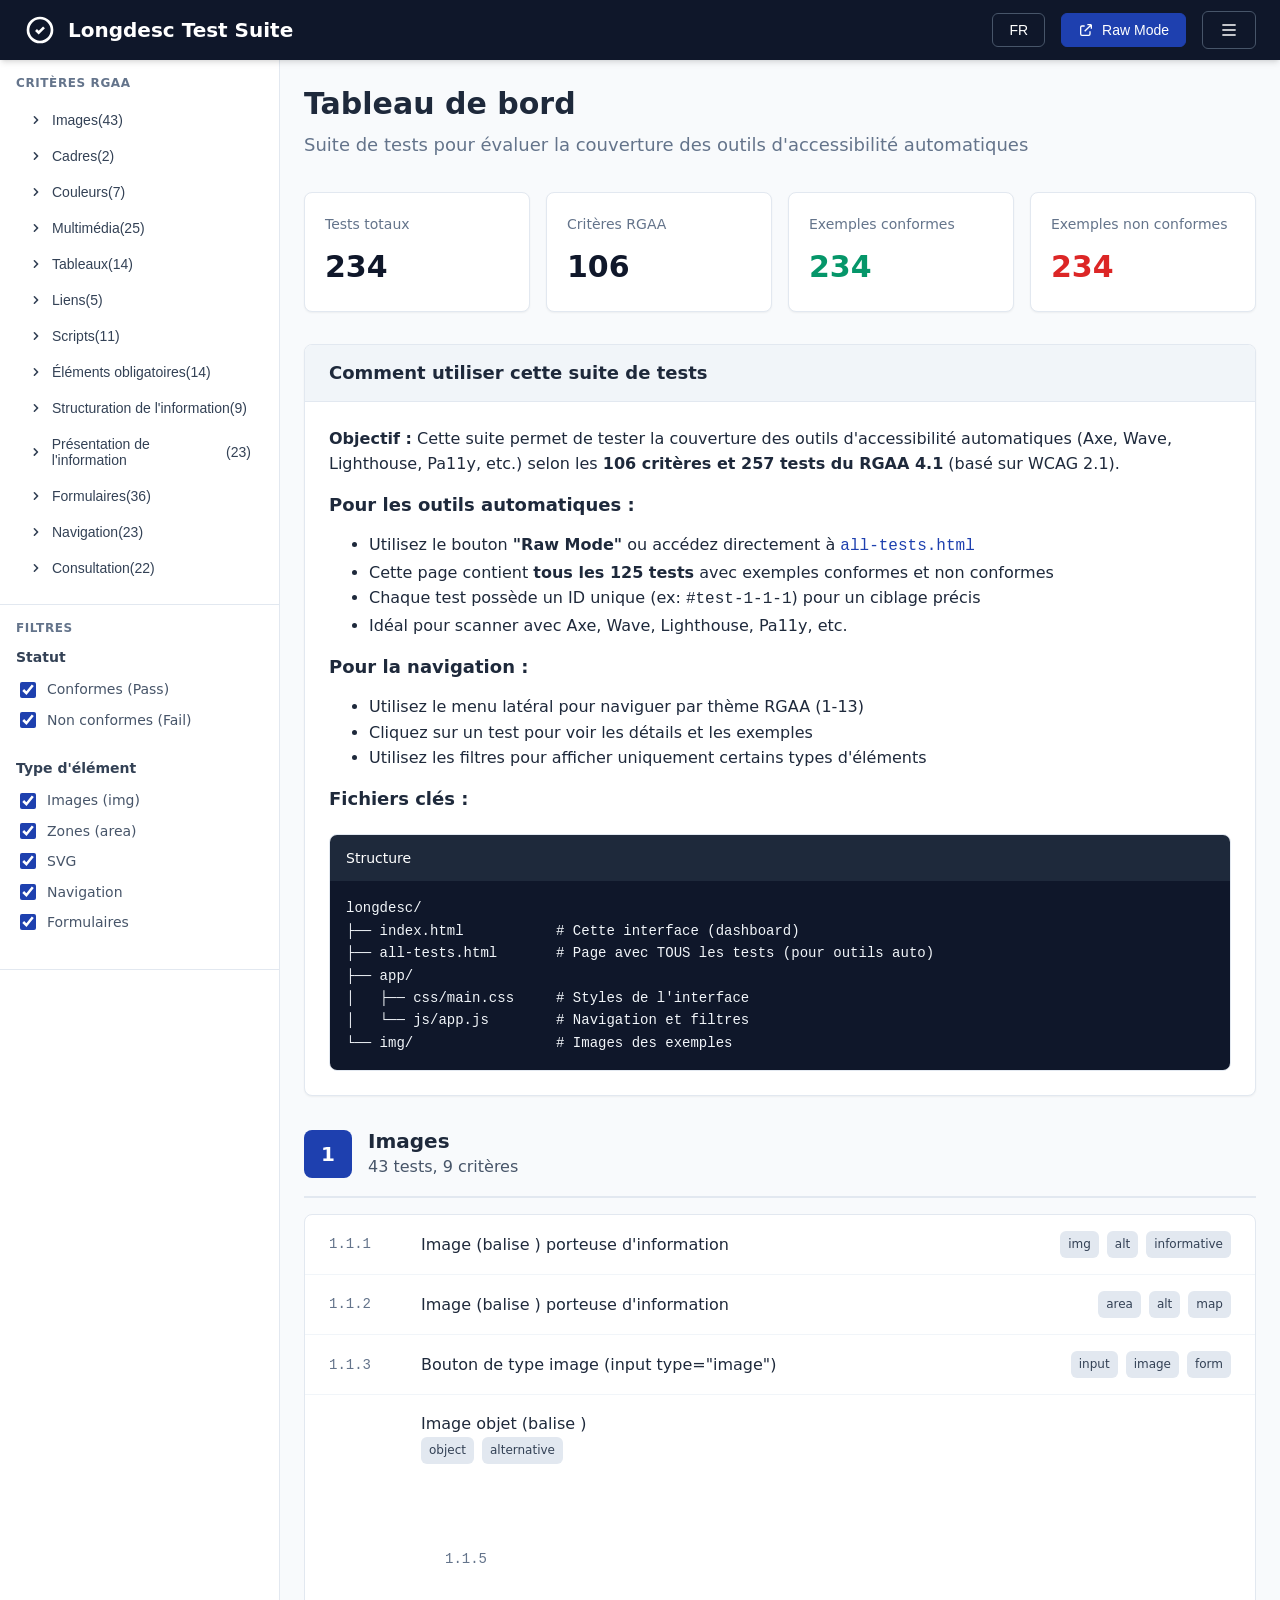
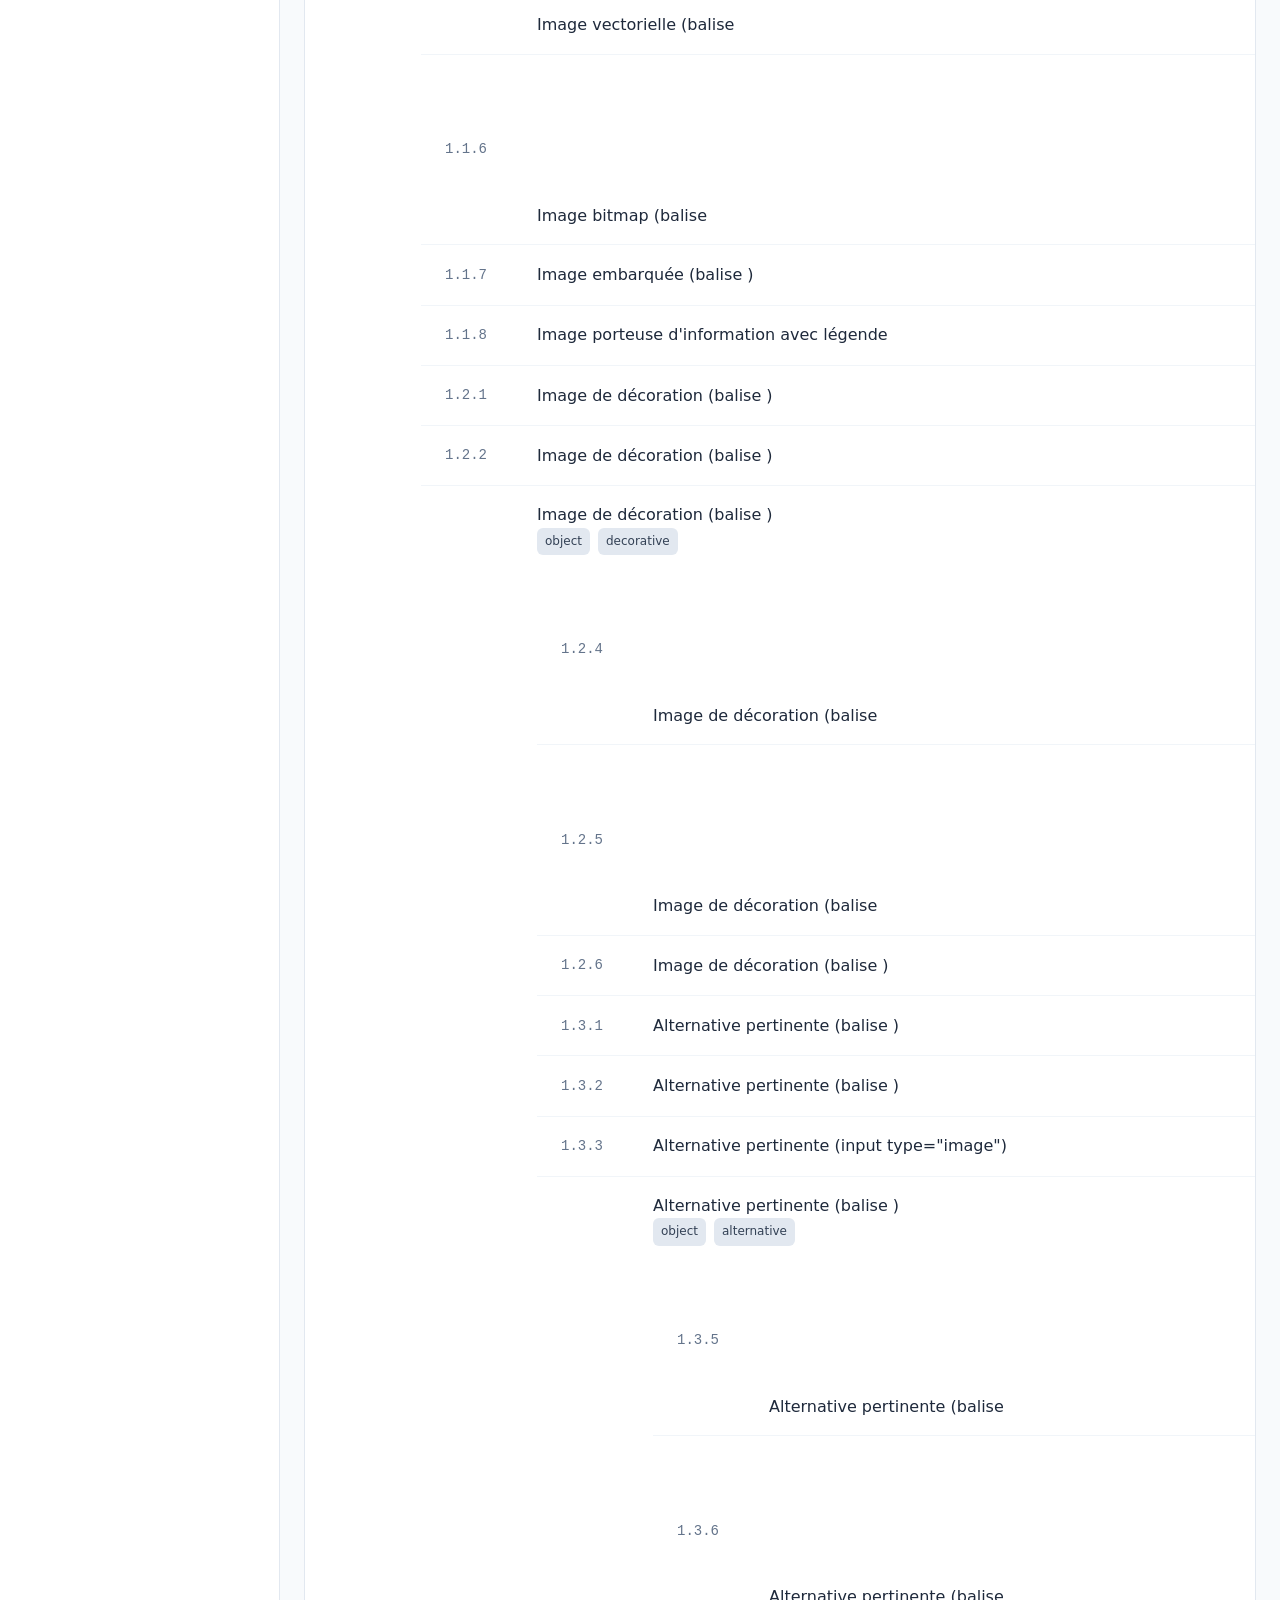
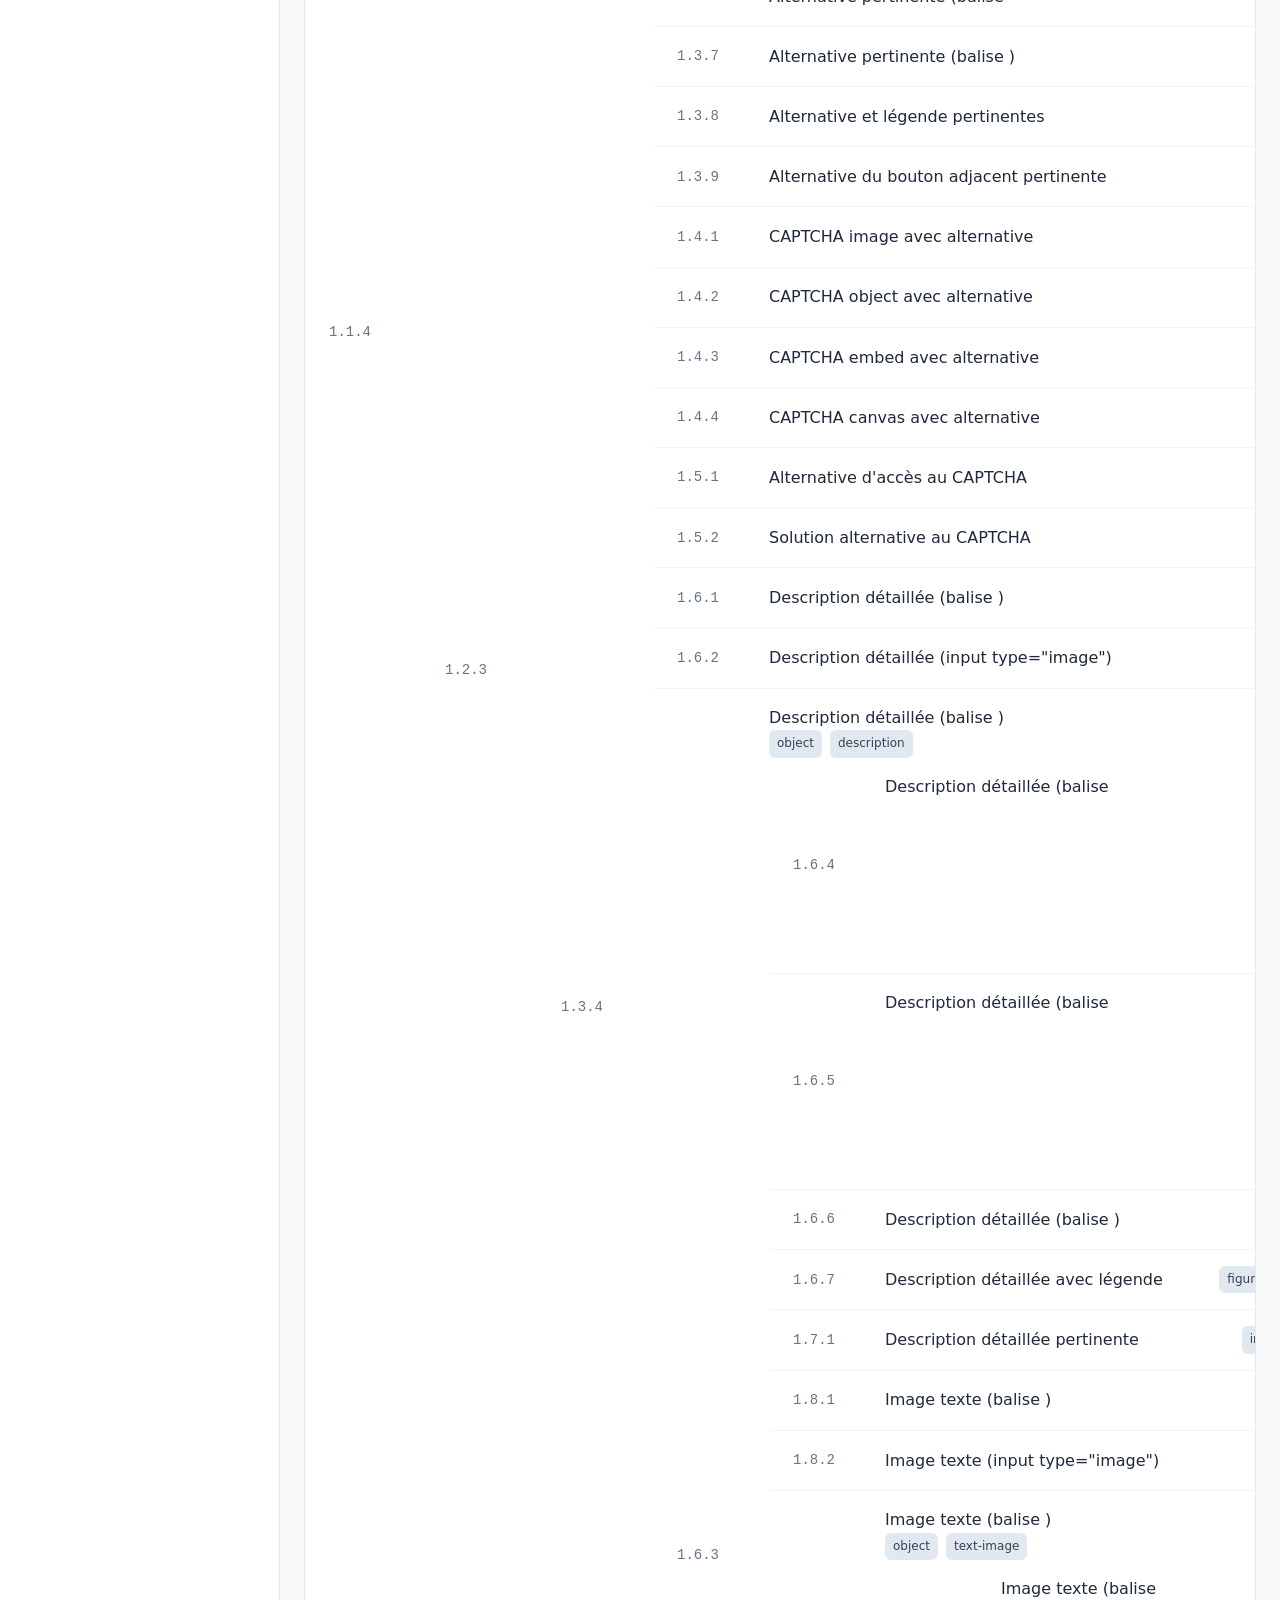
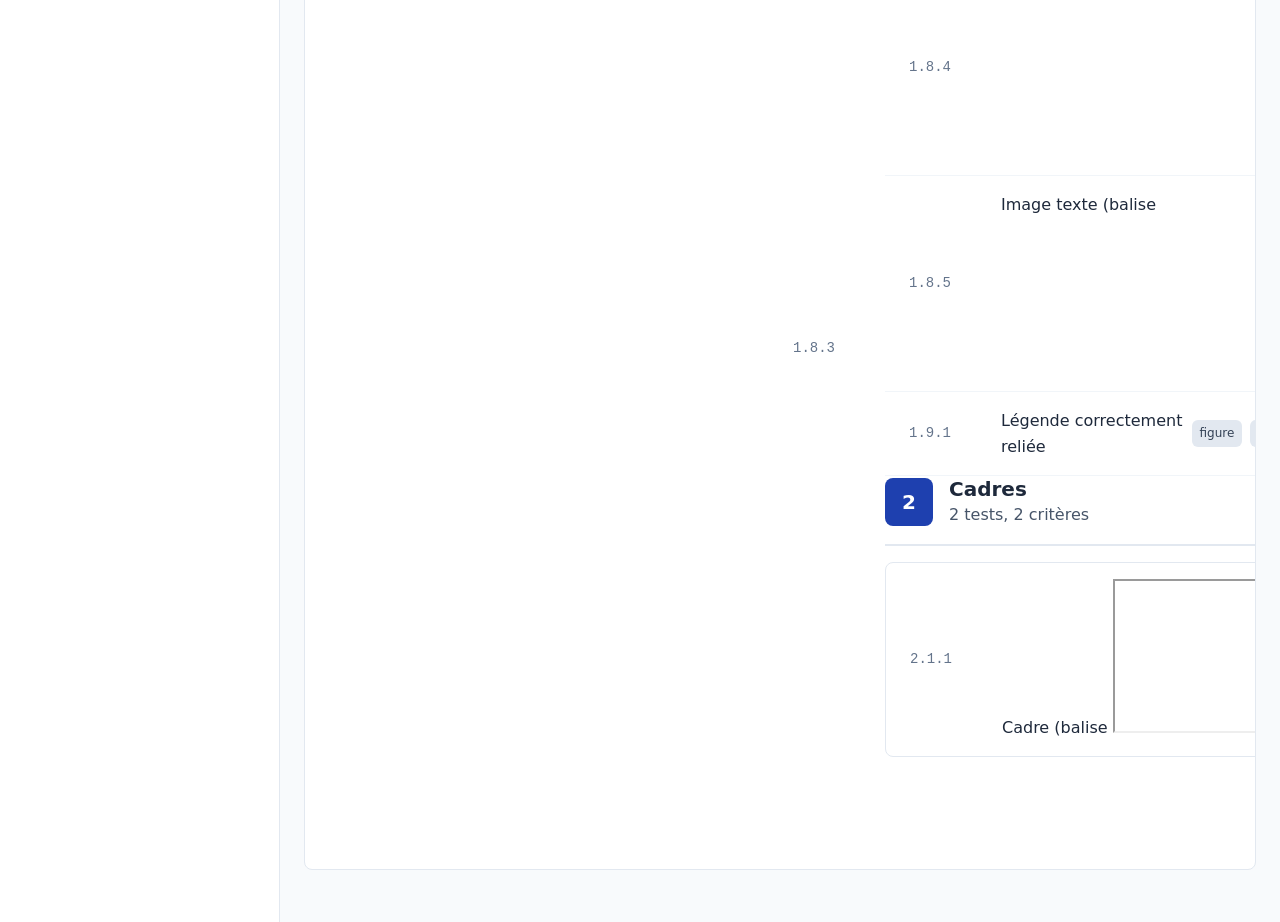
==== commit 460a733e: "Migration vers RGAA 4.1 - 106 critères, 257 tests - Création de rgaa41-registry.js avec le registre " ====
--- a/index.html
+++ b/index.html
@@ -127,7 +127,7 @@
             <h2 class="test-viewer__title">Comment utiliser cette suite de tests</h2>
           </div>
           <div class="test-viewer__content">
-            <p><strong>Objectif :</strong> Cette suite permet de tester la couverture des outils d'accessibilité automatiques (Axe, Wave, Lighthouse, Pa11y, etc.) selon les critères du RGAA 3.2016.</p>
+            <p><strong>Objectif :</strong> Cette suite permet de tester la couverture des outils d'accessibilité automatiques (Axe, Wave, Lighthouse, Pa11y, etc.) selon les <strong>106 critères et 257 tests du RGAA 4.1</strong> (basé sur WCAG 2.1).</p>
 
             <h4>Pour les outils automatiques :</h4>
             <ul>
@@ -174,6 +174,7 @@
     </main>
   </div>
 
+  <script src="app/js/rgaa41-registry.js"></script>
   <script src="app/js/app.js"></script>
 </body>
 </html>
